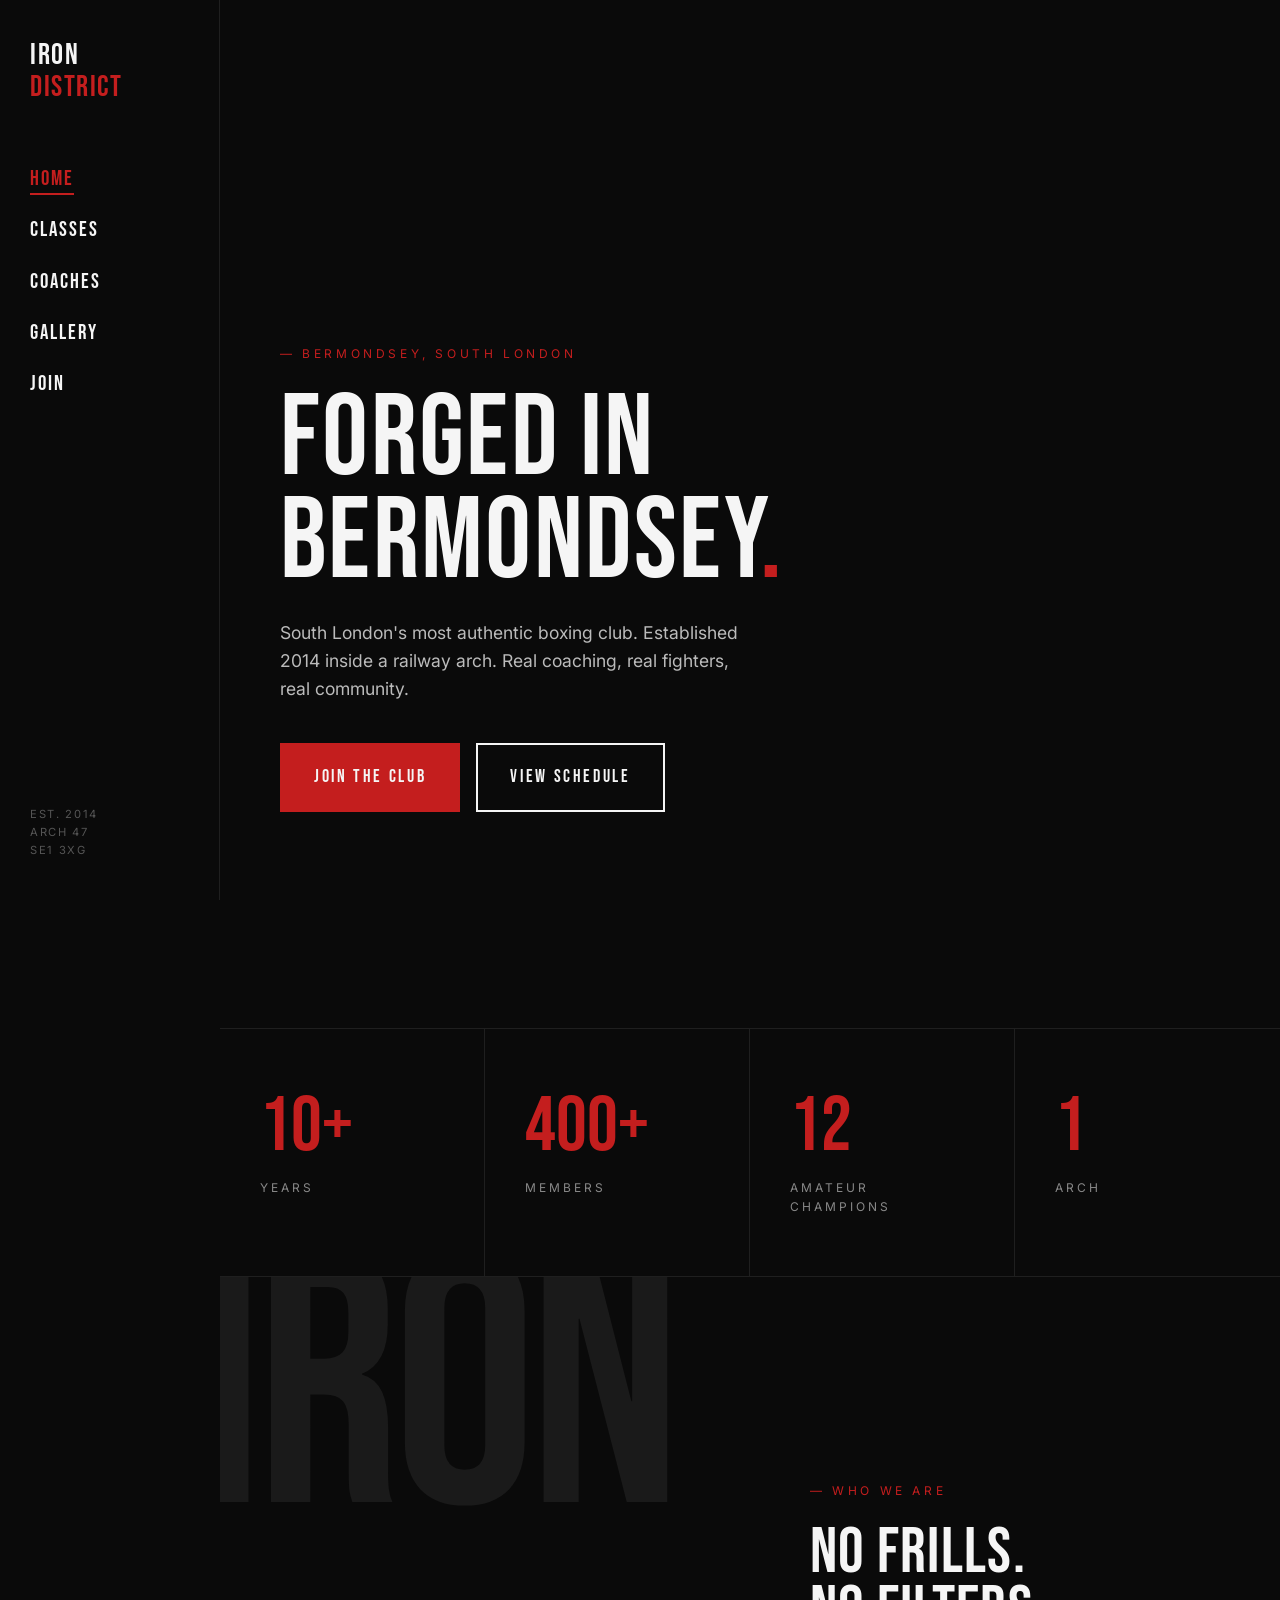
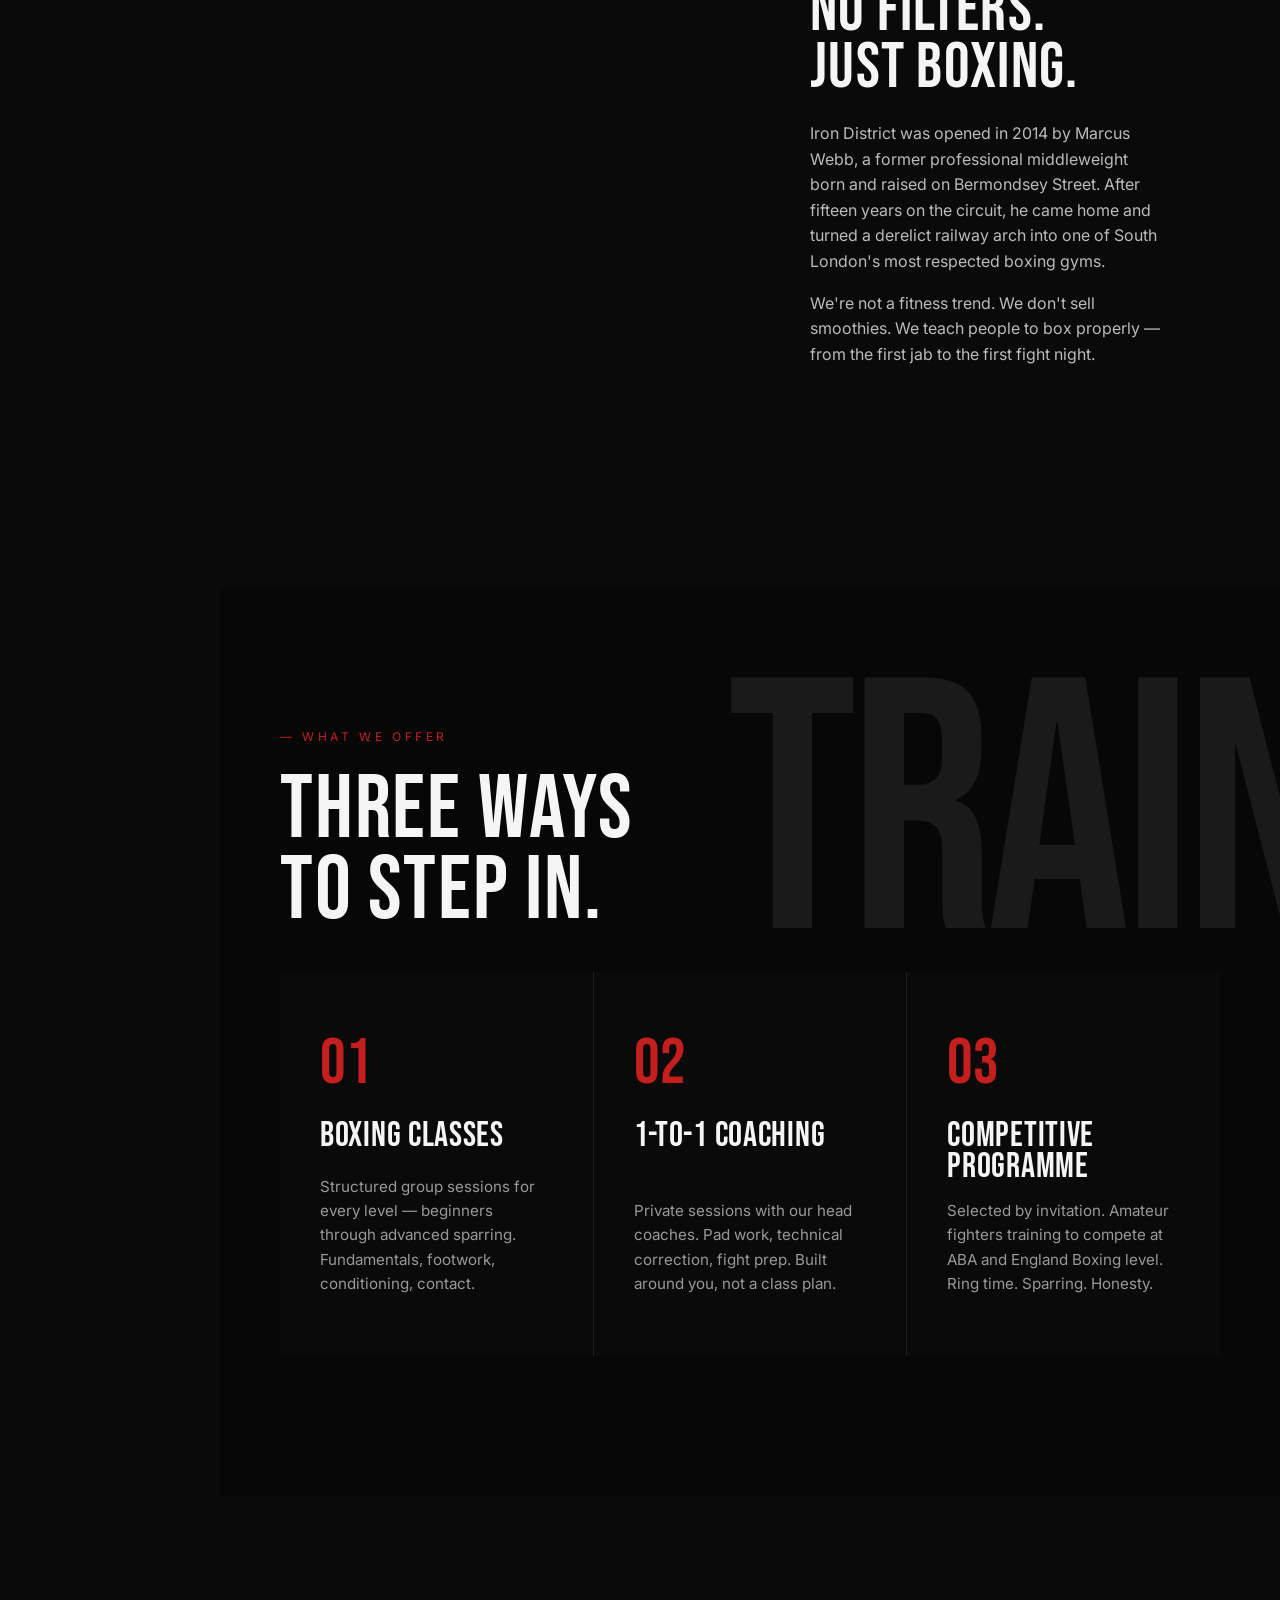
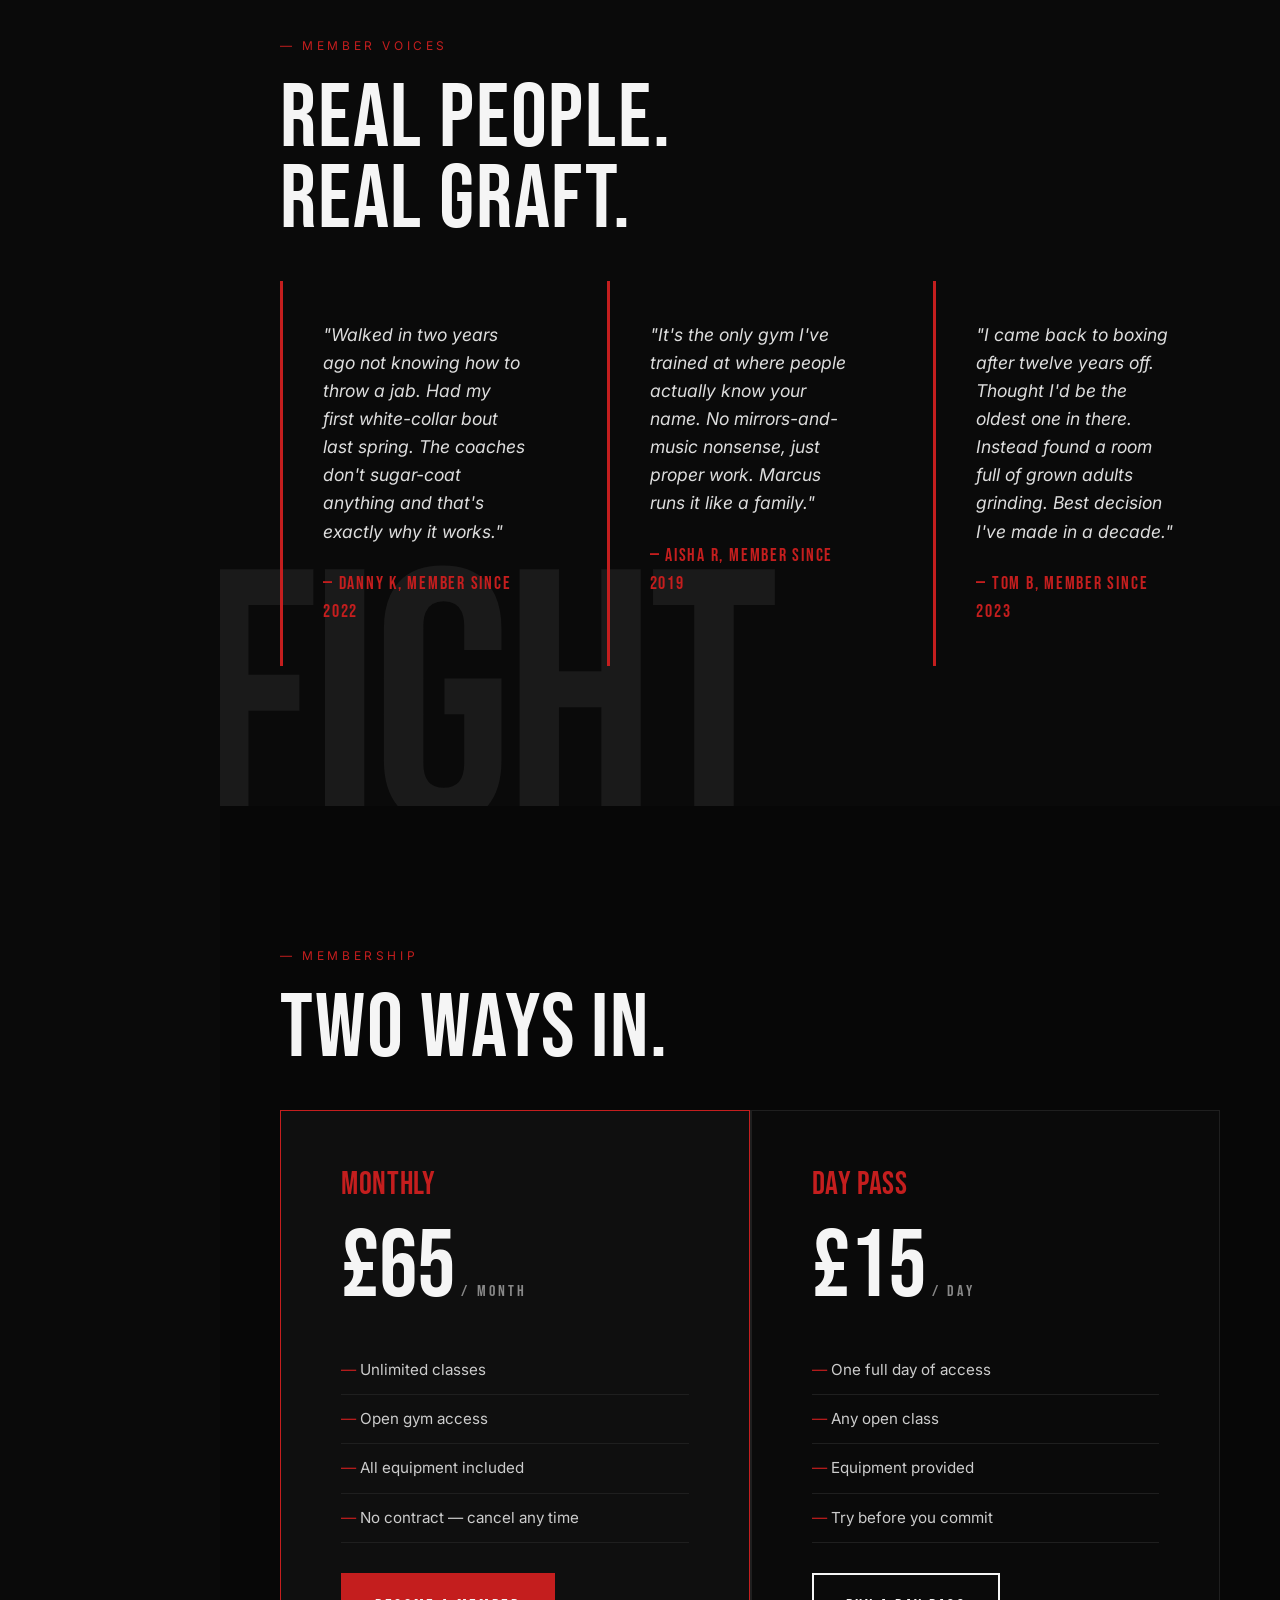
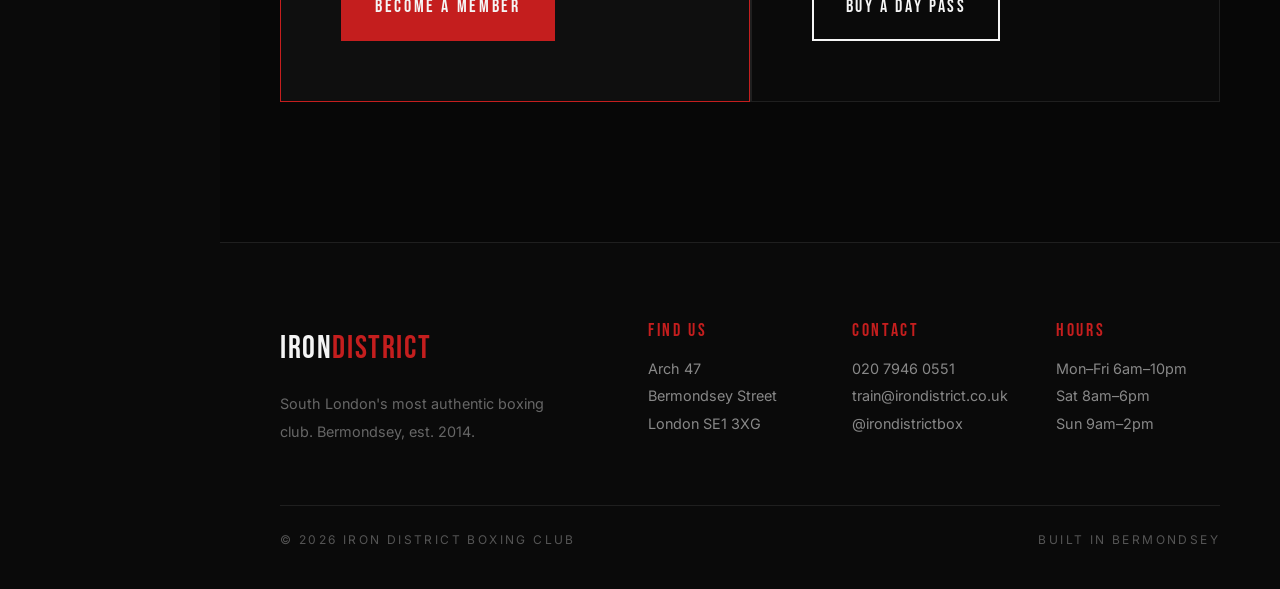
==== index.html @ f0e8b235 "Update index.html" ====
<!DOCTYPE html>
<html lang="en">
<head>
<meta charset="UTF-8" />
<meta name="viewport" content="width=device-width, initial-scale=1" />
<title>Iron District Boxing Club — Forged in Bermondsey</title>
<meta name="description" content="South London's most authentic boxing club. Real coaching, real community. Bermondsey, est. 2014." />
<link rel="stylesheet" href="styles.css" />
</head>
<body>

<aside class="sidebar">
  <div>
    <a href="index.html" class="logo">IRON<span>DISTRICT</span></a>
    <nav style="margin-top:60px;">
      <ul>
        <li><a href="index.html" data-page="index.html">Home</a></li>
        <li><a href="classes.html" data-page="classes.html">Classes</a></li>
        <li><a href="coaches.html" data-page="coaches.html">Coaches</a></li>
        <li><a href="gallery.html" data-page="gallery.html">Gallery</a></li>
        <li><a href="join.html" data-page="join.html">Join</a></li>
      </ul>
    </nav>
  </div>
  <div class="meta">
    EST. 2014<br/>
    Arch 47<br/>
    SE1 3XG
  </div>
</aside>

<header class="mobile-nav">
  <a href="index.html" class="logo">IRON<span>DISTRICT</span></a>
  <button class="hamburger" aria-label="Menu"><span></span><span></span><span></span></button>
</header>
<nav class="mobile-menu">
  <ul>
    <li><a href="index.html">Home</a></li>
    <li><a href="classes.html">Classes</a></li>
    <li><a href="coaches.html">Coaches</a></li>
    <li><a href="gallery.html">Gallery</a></li>
    <li><a href="join.html">Join</a></li>
  </ul>
</nav>

<main>

  <section class="hero-split">
    <div class="hero-left">
      <span class="eyebrow">— Bermondsey, South London</span>
      <h1>Forged in<br/>Bermondsey<span class="red">.</span></h1>
      <p class="sub">South London's most authentic boxing club. Established 2014 inside a railway arch. Real coaching, real fighters, real community.</p>
      <div class="btn-row">
        <a href="join.html" class="btn">Join the Club</a>
        <a href="classes.html" class="btn btn-ghost">View Schedule</a>
      </div>
    </div>
    <div class="hero-right" style="background-image:url('https://images.unsplash.com/photo-1526792903869-f3035bfc7f29?w=1600&h=900&fit=crop&crop=center&q=80');background-position: 10% center;"> </div>
  </section>

  <section class="stats reveal">
    <div class="stat"><div class="num">10+</div><div class="label">Years</div></div>
    <div class="stat"><div class="num">400+</div><div class="label">Members</div></div>
    <div class="stat"><div class="num">12</div><div class="label">Amateur Champions</div></div>
    <div class="stat"><div class="num">1</div><div class="label">Arch</div></div>
  </section>

  <section class="section">
    <div class="watermark" style="top:-2vw; left:-2vw;">IRON</div>
    <div class="split reveal">
      <div class="split-image" style="background-image:url('https://images.unsplash.com/photo-1517438476312-10d79c077509?w=1400&q=80');"></div>
      <div class="split-text">
        <span class="eyebrow">— Who We Are</span>
        <h2>No frills.<br/>No filters.<br/>Just boxing.</h2>
        <p>Iron District was opened in 2014 by Marcus Webb, a former professional middleweight born and raised on Bermondsey Street. After fifteen years on the circuit, he came home and turned a derelict railway arch into one of South London's most respected boxing gyms.</p>
        <p>We're not a fitness trend. We don't sell smoothies. We teach people to box properly — from the first jab to the first fight night.</p>
      </div>
    </div>
  </section>

  <section class="section" style="background:#070707;">
    <div class="watermark" style="top:10%; right:-4vw;">TRAIN</div>
    <span class="eyebrow">— What We Offer</span>
    <h2 class="section-title">Three ways<br/>to step in.</h2>
    <div class="offers reveal">
      <div class="offer">
        <div><div class="num">01</div><h3>Boxing Classes</h3></div>
        <p>Structured group sessions for every level — beginners through advanced sparring. Fundamentals, footwork, conditioning, contact.</p>
      </div>
      <div class="offer">
        <div><div class="num">02</div><h3>1-to-1 Coaching</h3></div>
        <p>Private sessions with our head coaches. Pad work, technical correction, fight prep. Built around you, not a class plan.</p>
      </div>
      <div class="offer">
        <div><div class="num">03</div><h3>Competitive Programme</h3></div>
        <p>Selected by invitation. Amateur fighters training to compete at ABA and England Boxing level. Ring time. Sparring. Honesty.</p>
      </div>
    </div>
  </section>

  <section class="section">
    <div class="watermark" style="bottom:-4vw; left:-2vw;">FIGHT</div>
    <span class="eyebrow">— Member Voices</span>
    <h2 class="section-title">Real people.<br/>Real graft.</h2>
    <div class="testimonials reveal">
      <div class="testimonial">
        <p>"Walked in two years ago not knowing how to throw a jab. Had my first white-collar bout last spring. The coaches don't sugar-coat anything and that's exactly why it works."</p>
        <div class="who">— Danny K, member since 2022</div>
      </div>
      <div class="testimonial">
        <p>"It's the only gym I've trained at where people actually know your name. No mirrors-and-music nonsense, just proper work. Marcus runs it like a family."</p>
        <div class="who">— Aisha R, member since 2019</div>
      </div>
      <div class="testimonial">
        <p>"I came back to boxing after twelve years off. Thought I'd be the oldest one in there. Instead found a room full of grown adults grinding. Best decision I've made in a decade."</p>
        <div class="who">— Tom B, member since 2023</div>
      </div>
    </div>
  </section>

  <section class="section" style="background:#070707;">
    <span class="eyebrow">— Membership</span>
    <h2 class="section-title">Two ways in.</h2>
    <div class="membership reveal">
      <div class="plan featured">
        <h3>Monthly</h3>
        <div class="price">£65<span class="small"> / MONTH</span></div>
        <ul>
          <li>Unlimited classes</li>
          <li>Open gym access</li>
          <li>All equipment included</li>
          <li>No contract — cancel any time</li>
        </ul>
        <a href="join.html" class="btn">Become a Member</a>
      </div>
      <div class="plan">
        <h3>Day Pass</h3>
        <div class="price">£15<span class="small"> / DAY</span></div>
        <ul>
          <li>One full day of access</li>
          <li>Any open class</li>
          <li>Equipment provided</li>
          <li>Try before you commit</li>
        </ul>
        <a href="join.html" class="btn btn-ghost">Buy a Day Pass</a>
      </div>
    </div>
  </section>

</main>

<footer>
  <div class="footer-grid">
    <div>
      <div class="logo" style="font-family:'Bebas Neue',sans-serif;font-size:2rem;letter-spacing:0.05em;">IRON<span style="color:var(--red);">DISTRICT</span></div>
      <p style="margin-top:16px;color:#666;max-width:300px;">South London's most authentic boxing club. Bermondsey, est. 2014.</p>
    </div>
    <div>
      <h4>Find Us</h4>
      <p>Arch 47<br/>Bermondsey Street<br/>London SE1 3XG</p>
    </div>
    <div>
      <h4>Contact</h4>
      <p>020 7946 0551<br/>train@irondistrict.co.uk<br/>@irondistrictbox</p>
    </div>
    <div>
      <h4>Hours</h4>
      <p>Mon–Fri 6am–10pm<br/>Sat 8am–6pm<br/>Sun 9am–2pm</p>
    </div>
  </div>
  <div class="footer-bottom">
    <span>© 2026 Iron District Boxing Club</span>
    <span>Built in Bermondsey</span>
  </div>
</footer>

<script src="main.js"></script>
</body>
</html>
---- styles.css ----
/* Iron District Boxing Club — raw editorial styles */
@import url('https://fonts.googleapis.com/css2?family=Bebas+Neue&family=Inter:wght@300;400;500;600;700&display=swap');

* { margin: 0; padding: 0; box-sizing: border-box; }

:root {
  --black: #0A0A0A;
  --white: #F5F5F5;
  --red: #C41E1E;
  --watermark: #1A1A1A;
  --grey: #4a4a4a;
}

html, body {
  background: var(--black);
  color: var(--white);
  font-family: 'Inter', sans-serif;
  font-weight: 400;
  line-height: 1.6;
  overflow-x: hidden;
  -webkit-font-smoothing: antialiased;
}

a { color: inherit; text-decoration: none; }
img { display: block; max-width: 100%; }

h1, h2, h3, h4, .display {
  font-family: 'Bebas Neue', sans-serif;
  font-weight: 400;
  letter-spacing: 0.02em;
  line-height: 0.9;
  text-transform: uppercase;
}

/* ---------- SIDEBAR NAV ---------- */
.sidebar {
  position: fixed;
  top: 0; left: 0;
  width: 220px;
  height: 100vh;
  background: var(--black);
  border-right: 1px solid #1f1f1f;
  padding: 40px 30px;
  display: flex;
  flex-direction: column;
  justify-content: space-between;
  z-index: 100;
}
.sidebar .logo {
  font-family: 'Bebas Neue', sans-serif;
  font-size: 1.9rem;
  line-height: 1;
  letter-spacing: 0.05em;
}
.sidebar .logo span { color: var(--red); display: block; }
.sidebar nav ul { list-style: none; display: flex; flex-direction: column; gap: 18px; }
.sidebar nav a {
  font-family: 'Bebas Neue', sans-serif;
  font-size: 1.3rem;
  letter-spacing: 0.1em;
  position: relative;
  padding-bottom: 4px;
  transition: color 0s;
}
.sidebar nav a::after {
  content: '';
  position: absolute;
  left: 0; bottom: 0;
  width: 0; height: 2px;
  background: var(--red);
  transition: width 0.05s linear;
}
.sidebar nav a:hover, .sidebar nav a.active { color: var(--red); }
.sidebar nav a:hover::after, .sidebar nav a.active::after { width: 100%; }
.sidebar .meta {
  font-size: 0.7rem;
  letter-spacing: 0.15em;
  text-transform: uppercase;
  color: #555;
  line-height: 1.6;
}

.mobile-nav { display: none; }

/* ---------- LAYOUT ---------- */
main { margin-left: 220px; }
section { position: relative; }

/* ---------- WATERMARK ---------- */
.watermark {
  position: absolute;
  font-family: 'Bebas Neue', sans-serif;
  color: var(--watermark);
  font-size: clamp(10rem, 28vw, 26rem);
  line-height: 0.8;
  letter-spacing: -0.02em;
  pointer-events: none;
  user-select: none;
  white-space: nowrap;
  z-index: 0;
}

/* ---------- HERO ---------- */
.hero-split {
  display: grid;
  grid-template-columns: 1fr 1fr;
  min-height: 100vh;
}
.hero-left {
  padding: 80px 60px;
  display: flex;
  flex-direction: column;
  justify-content: center;
  position: relative;
  z-index: 1;
}
.hero-left .eyebrow {
  font-size: 0.75rem;
  letter-spacing: 0.3em;
  text-transform: uppercase;
  color: var(--red);
  margin-bottom: 24px;
}
.hero-left h1 {
  font-size: clamp(4rem, 9vw, 9rem);
  margin-bottom: 24px;
}
.hero-left h1 .red { color: var(--red); }
.hero-left p.sub {
  font-size: 1.1rem;
  max-width: 460px;
  color: #bbb;
  margin-bottom: 40px;
}
.hero-right {
  background-size: cover;
  background-position: center;
  position: relative;
  clip-path: polygon(8% 0, 100% 0, 100% 100%, 0 100%);
}
.hero-right::after {
  content: '';
  position: absolute; inset: 0;
  background: linear-gradient(90deg, rgba(10,10,10,0.5) 0%, transparent 40%);
}

/* ---------- BUTTONS ---------- */
.btn-row { display: flex; gap: 16px; flex-wrap: wrap; }
.btn {
  display: inline-block;
  padding: 18px 32px;
  font-family: 'Bebas Neue', sans-serif;
  font-size: 1.1rem;
  letter-spacing: 0.15em;
  border: 2px solid var(--red);
  background: var(--red);
  color: var(--white);
  cursor: pointer;
  transition: background 0s, color 0s;
}
.btn:hover { background: var(--black); color: var(--red); }
.btn-ghost {
  background: transparent;
  border: 2px solid var(--white);
  color: var(--white);
}
.btn-ghost:hover { background: var(--white); color: var(--black); border-color: var(--white); }

/* ---------- STATS BAR ---------- */
.stats {
  display: grid;
  grid-template-columns: repeat(4, 1fr);
  border-top: 1px solid #1f1f1f;
  border-bottom: 1px solid #1f1f1f;
}
.stat {
  padding: 60px 40px;
  border-right: 1px solid #1f1f1f;
  text-align: left;
}
.stat:last-child { border-right: none; }
.stat .num {
  font-family: 'Bebas Neue', sans-serif;
  font-size: clamp(3rem, 6vw, 5rem);
  color: var(--red);
  line-height: 1;
}
.stat .label {
  font-size: 0.75rem;
  letter-spacing: 0.25em;
  text-transform: uppercase;
  color: #888;
  margin-top: 12px;
}

/* ---------- SECTIONS ---------- */
.section {
  padding: 140px 60px;
  position: relative;
  overflow: hidden;
}
.section.diag-top { clip-path: polygon(0 4vw, 100% 0, 100% 100%, 0 100%); margin-top: -4vw; }
.section.diag-bot { clip-path: polygon(0 0, 100% 0, 100% calc(100% - 4vw), 0 100%); }

.eyebrow {
  font-size: 0.75rem;
  letter-spacing: 0.3em;
  text-transform: uppercase;
  color: var(--red);
  margin-bottom: 24px;
  display: block;
}

.section-title {
  font-size: clamp(3rem, 7vw, 7rem);
  margin-bottom: 40px;
  position: relative;
  z-index: 1;
}

/* Split layout */
.split {
  display: grid;
  grid-template-columns: 1fr 1fr;
  gap: 0;
  min-height: 70vh;
  position: relative;
  z-index: 1;
}
.split.text-right .split-text { order: 2; }
.split-image {
  background-size: cover;
  background-position: center;
  min-height: 500px;
}
.split-text {
  padding: 60px;
  display: flex;
  flex-direction: column;
  justify-content: center;
}
.split-text h2 {
  font-size: clamp(2.5rem, 5vw, 5rem);
  margin-bottom: 24px;
}
.split-text p { color: #bbb; margin-bottom: 16px; max-width: 520px; }

/* What we offer grid */
.offers {
  display: grid;
  grid-template-columns: repeat(3, 1fr);
  gap: 1px;
  background: #1f1f1f;
  position: relative;
  z-index: 1;
}
.offer {
  background: var(--black);
  padding: 60px 40px;
  min-height: 360px;
  display: flex;
  flex-direction: column;
  justify-content: space-between;
  transition: background 0s;
}
.offer:hover { background: #111; }
.offer .num {
  font-family: 'Bebas Neue', sans-serif;
  font-size: 4rem;
  color: var(--red);
  line-height: 1;
}
.offer h3 {
  font-size: 2.2rem;
  margin-top: 24px;
  margin-bottom: 16px;
}
.offer p { color: #999; font-size: 0.95rem; }

/* Testimonials */
.testimonials {
  display: grid;
  grid-template-columns: repeat(3, 1fr);
  gap: 40px;
  position: relative;
  z-index: 1;
}
.testimonial {
  padding: 40px;
  border-left: 3px solid var(--red);
}
.testimonial p {
  font-size: 1.1rem;
  font-style: italic;
  margin-bottom: 24px;
  color: #ddd;
}
.testimonial .who {
  font-family: 'Bebas Neue', sans-serif;
  font-size: 1.1rem;
  letter-spacing: 0.1em;
  color: var(--red);
}

/* Membership */
.membership {
  display: grid;
  grid-template-columns: 1fr 1fr;
  gap: 1px;
  background: #1f1f1f;
  position: relative;
  z-index: 1;
}
.plan {
  background: var(--black);
  padding: 60px;
  border: 1px solid #1f1f1f;
}
.plan.featured { background: #0f0f0f; border-color: var(--red); }
.plan .price {
  font-family: 'Bebas Neue', sans-serif;
  font-size: 6rem;
  color: var(--white);
  line-height: 1;
  margin: 20px 0;
}
.plan .price .small { font-size: 1rem; color: #888; letter-spacing: 0.2em; }
.plan h3 {
  font-size: 2rem;
  color: var(--red);
}
.plan ul { list-style: none; margin: 30px 0; }
.plan ul li {
  padding: 12px 0;
  border-bottom: 1px solid #1f1f1f;
  font-size: 0.95rem;
  color: #ccc;
}
.plan ul li::before { content: '— '; color: var(--red); }

/* ---------- FOOTER ---------- */
footer {
  background: var(--black);
  border-top: 1px solid #1f1f1f;
  padding: 80px 60px 40px;
  margin-left: 220px;
}
.footer-grid {
  display: grid;
  grid-template-columns: 2fr 1fr 1fr 1fr;
  gap: 40px;
  margin-bottom: 60px;
}
.footer-grid h4 {
  font-size: 1.1rem;
  letter-spacing: 0.15em;
  color: var(--red);
  margin-bottom: 16px;
}
.footer-grid p, .footer-grid li {
  font-size: 0.9rem;
  color: #888;
  line-height: 1.9;
  list-style: none;
}
.footer-bottom {
  border-top: 1px solid #1f1f1f;
  padding-top: 24px;
  font-size: 0.75rem;
  letter-spacing: 0.2em;
  color: #555;
  text-transform: uppercase;
  display: flex;
  justify-content: space-between;
}

/* ---------- PAGE HERO ---------- */
.page-hero {
  min-height: 70vh;
  padding: 140px 60px 80px;
  display: flex;
  flex-direction: column;
  justify-content: flex-end;
  position: relative;
  overflow: hidden;
  border-bottom: 1px solid #1f1f1f;
}
.page-hero h1 {
  font-size: clamp(4rem, 12vw, 12rem);
  position: relative;
  z-index: 1;
}
.page-hero p {
  color: #bbb;
  max-width: 600px;
  margin-top: 20px;
  position: relative;
  z-index: 1;
}

/* ---------- TIMETABLE ---------- */
.timetable {
  width: 100%;
  border-collapse: collapse;
  position: relative;
  z-index: 1;
}
.timetable th, .timetable td {
  border: 1px solid #1f1f1f;
  padding: 18px 14px;
  text-align: left;
  font-size: 0.85rem;
}
.timetable th {
  background: #0f0f0f;
  font-family: 'Bebas Neue', sans-serif;
  font-size: 1rem;
  letter-spacing: 0.15em;
  color: var(--red);
}
.timetable td:first-child {
  font-family: 'Bebas Neue', sans-serif;
  letter-spacing: 0.1em;
  color: #888;
  font-size: 1rem;
  width: 110px;
}
.timetable td.cls { color: var(--white); }
.timetable td.cls.red { color: var(--red); }

/* ---------- COACHES ---------- */
.coach-grid {
  display: grid;
  grid-template-columns: repeat(3, 1fr);
  gap: 1px;
  background: #1f1f1f;
  position: relative;
  z-index: 1;
}
.coach {
  background: var(--black);
  padding: 0;
}
.coach .photo {
  height: 380px;
  background-size: cover;
  background-position: center top;
  filter: grayscale(0.7) contrast(1.1);
  transition: filter 0s;
}
.coach:hover .photo { filter: grayscale(0) contrast(1); }
.coach .info { padding: 32px; }
.coach h3 { font-size: 1.8rem; }
.coach .role {
  font-size: 0.75rem;
  letter-spacing: 0.25em;
  color: var(--red);
  text-transform: uppercase;
  margin: 8px 0 16px;
}
.coach p { color: #999; font-size: 0.9rem; }

/* ---------- JOIN FORM ---------- */
.join-grid {
  display: grid;
  grid-template-columns: 1.4fr 1fr;
  gap: 80px;
  position: relative;
  z-index: 1;
}
form.join-form { display: flex; flex-direction: column; gap: 20px; }
.field label {
  display: block;
  font-size: 0.75rem;
  letter-spacing: 0.25em;
  color: var(--red);
  text-transform: uppercase;
  margin-bottom: 8px;
}
.field input, .field select, .field textarea {
  width: 100%;
  background: #0f0f0f;
  border: 1px solid #2a2a2a;
  color: var(--white);
  padding: 16px;
  font-family: 'Inter', sans-serif;
  font-size: 1rem;
  border-radius: 0;
  outline: none;
}
.field input:focus, .field select:focus, .field textarea:focus {
  border-color: var(--red);
}
.info-block { padding: 40px 0; }
.info-block h4 {
  font-family: 'Bebas Neue', sans-serif;
  color: var(--red);
  font-size: 1.3rem;
  letter-spacing: 0.15em;
  margin-bottom: 12px;
  margin-top: 24px;
}
.info-block p, .info-block li { color: #bbb; font-size: 0.95rem; list-style: none; }

/* ---------- GALLERY ---------- */
.gallery-grid {
  display: grid;
  grid-template-columns: repeat(3, 1fr);
  gap: 4px;
  padding: 0 4px;
}
.gallery-grid .tile {
  aspect-ratio: 1 / 1;
  background-size: cover;
  background-position: center;
  filter: grayscale(0.4) contrast(1.05);
  transition: filter 0s, transform 0s;
}
.gallery-grid .tile:hover { filter: none; }

/* ---------- REVEAL ANIMATIONS ---------- */
.reveal {
  opacity: 0;
  transform: translateY(40px);
  transition: opacity 0.7s ease, transform 0.7s ease;
}
.reveal.in {
  opacity: 1;
  transform: translateY(0);
}

/* ---------- RESPONSIVE ---------- */
@media (max-width: 900px) {
  .sidebar { display: none; }
  main, footer { margin-left: 0; }

  .mobile-nav {
    display: flex;
    position: fixed;
    top: 0; left: 0; right: 0;
    padding: 18px 24px;
    background: var(--black);
    border-bottom: 1px solid #1f1f1f;
    z-index: 100;
    justify-content: space-between;
    align-items: center;
  }
  .mobile-nav .logo {
    font-family: 'Bebas Neue', sans-serif;
    font-size: 1.4rem;
    letter-spacing: 0.05em;
  }
  .mobile-nav .logo span { color: var(--red); }
  .hamburger {
    width: 32px; height: 22px;
    display: flex; flex-direction: column; justify-content: space-between;
    background: transparent; border: none; cursor: pointer;
  }
  .hamburger span {
    height: 3px; background: var(--white); width: 100%;
    transition: transform 0s;
  }
  .mobile-menu {
    position: fixed;
    top: 60px; left: 0; right: 0; bottom: 0;
    background: var(--black);
    transform: translateX(100%);
    transition: transform 0.25s ease;
    z-index: 99;
    padding: 40px;
  }
  .mobile-menu.open { transform: translateX(0); }
  .mobile-menu ul { list-style: none; display: flex; flex-direction: column; gap: 24px; }
  .mobile-menu a {
    font-family: 'Bebas Neue', sans-serif;
    font-size: 2rem;
    letter-spacing: 0.1em;
  }
  .mobile-menu a:hover { color: var(--red); }

  main { padding-top: 60px; }

  .hero-split { grid-template-columns: 1fr; }
  .hero-right { min-height: 60vh; clip-path: none; }
  .hero-left { padding: 60px 24px; }

  .stats { grid-template-columns: repeat(2, 1fr); }
  .stat { border-right: none; border-bottom: 1px solid #1f1f1f; padding: 40px 24px; }

  .section { padding: 80px 24px; }
  .split { grid-template-columns: 1fr; }
  .split.text-right .split-text { order: 0; }
  .split-text { padding: 40px 0; }
  .split-image { min-height: 300px; }

  .offers, .testimonials, .membership, .coach-grid, .join-grid {
    grid-template-columns: 1fr;
    gap: 24px;
  }
  .testimonials { gap: 24px; }
  .plan { padding: 40px 24px; }

  .page-hero { padding: 100px 24px 60px; }

  .gallery-grid { grid-template-columns: repeat(2, 1fr); }

  footer { padding: 60px 24px 30px; }
  .footer-grid { grid-template-columns: 1fr; gap: 30px; }
  .footer-bottom { flex-direction: column; gap: 12px; }

  .timetable { display: block; overflow-x: auto; white-space: nowrap; }
}
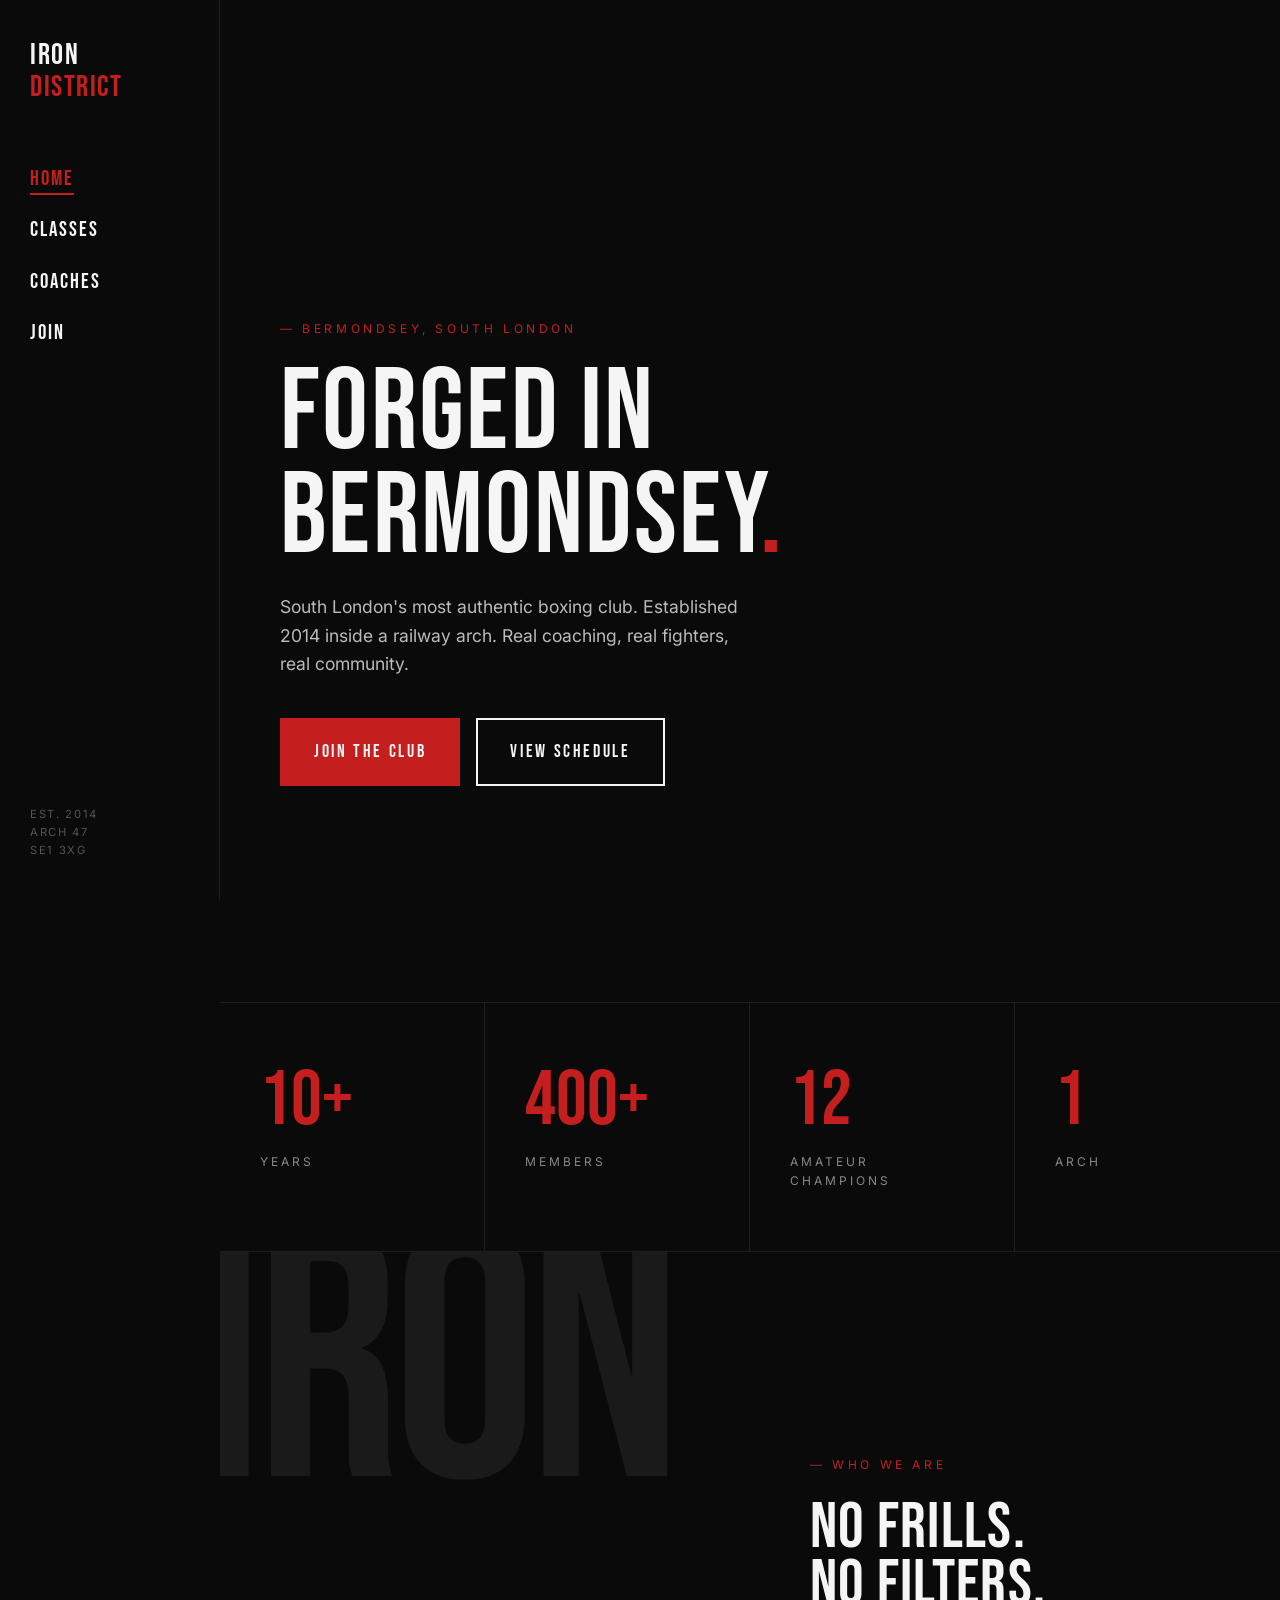
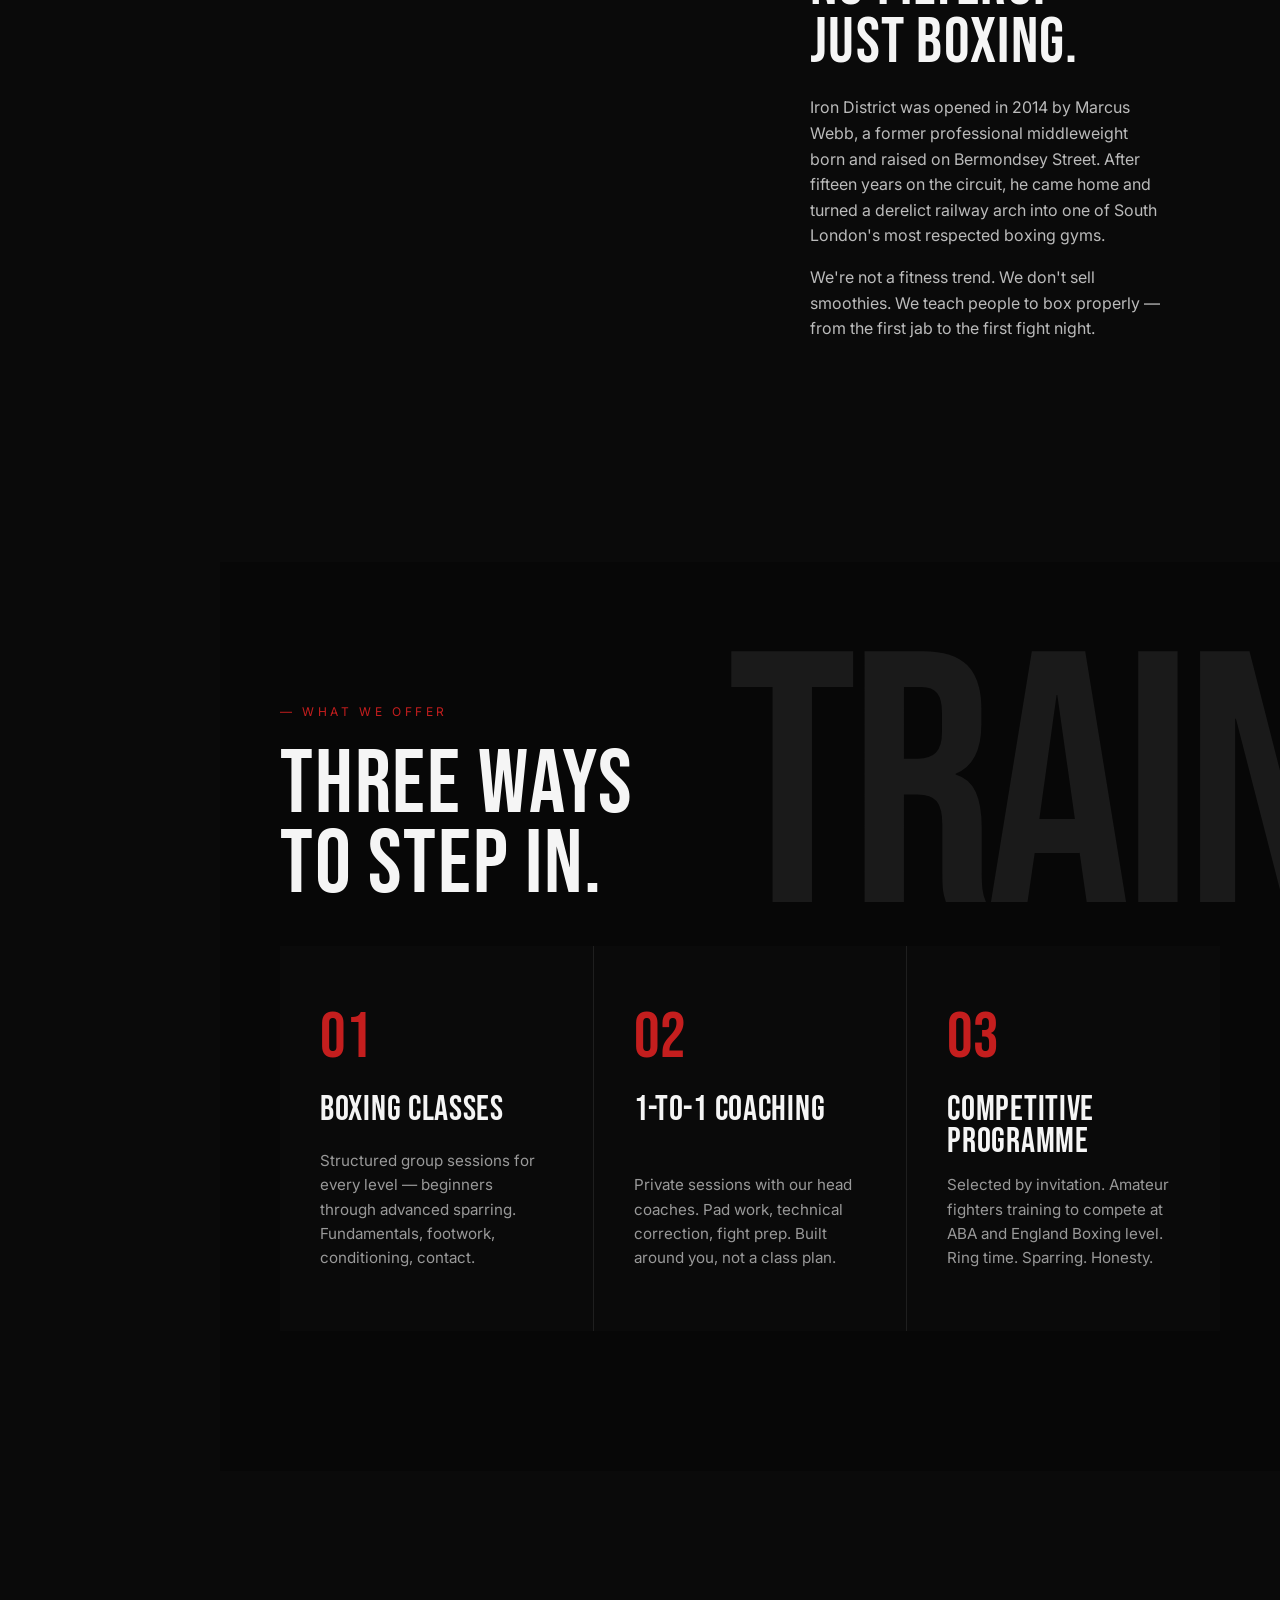
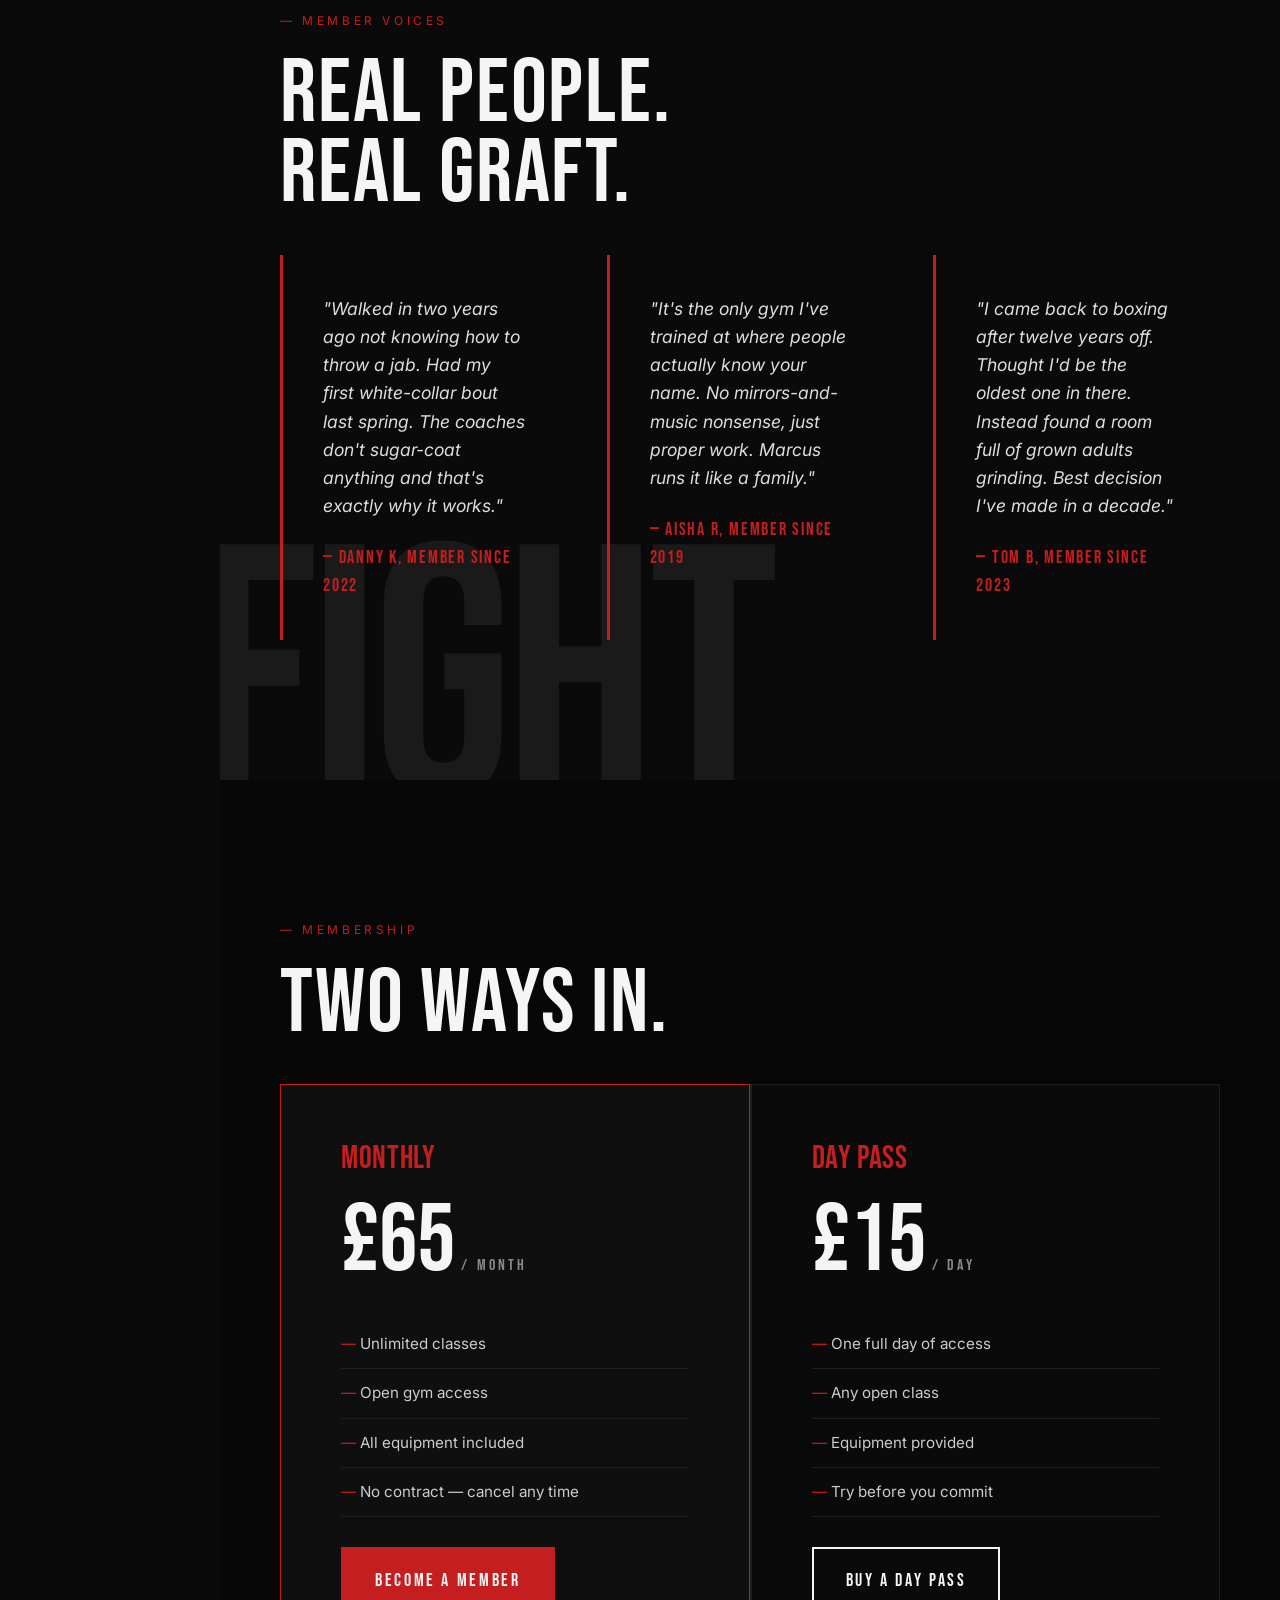
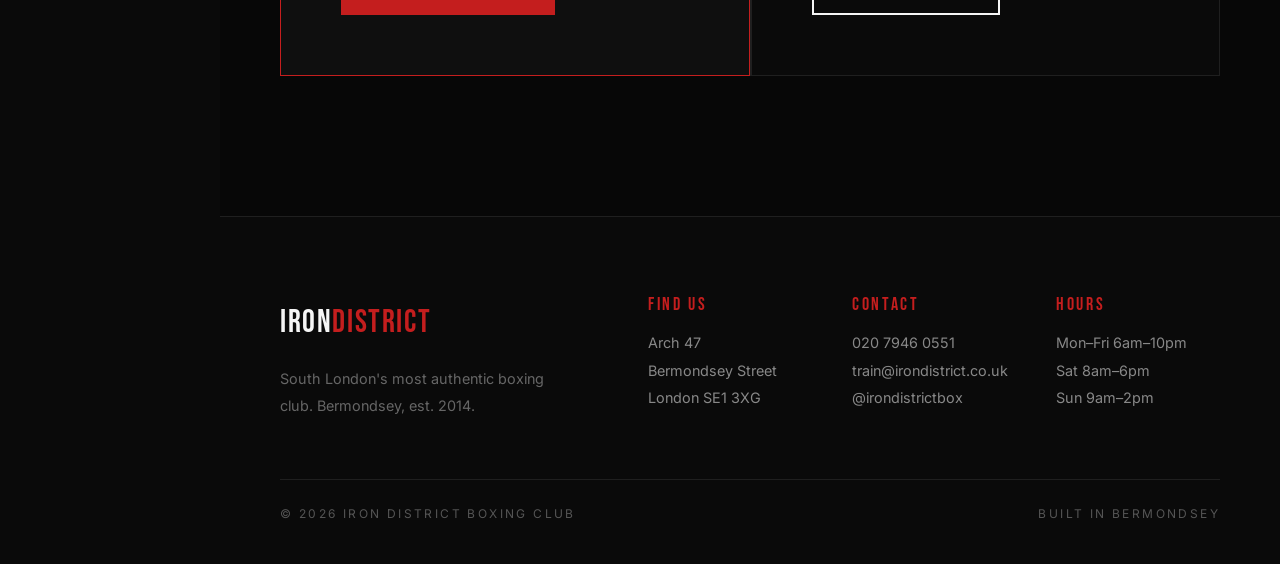
==== commit 4e902831: "Update index.html" ====
--- a/index.html
+++ b/index.html
@@ -17,7 +17,6 @@
         <li><a href="index.html" data-page="index.html">Home</a></li>
         <li><a href="classes.html" data-page="classes.html">Classes</a></li>
         <li><a href="coaches.html" data-page="coaches.html">Coaches</a></li>
-        <li><a href="gallery.html" data-page="gallery.html">Gallery</a></li>
         <li><a href="join.html" data-page="join.html">Join</a></li>
       </ul>
     </nav>
@@ -38,7 +37,6 @@
     <li><a href="index.html">Home</a></li>
     <li><a href="classes.html">Classes</a></li>
     <li><a href="coaches.html">Coaches</a></li>
-    <li><a href="gallery.html">Gallery</a></li>
     <li><a href="join.html">Join</a></li>
   </ul>
 </nav>
@@ -55,7 +53,7 @@
         <a href="classes.html" class="btn btn-ghost">View Schedule</a>
       </div>
     </div>
-    <div class="hero-right" style="background-image:url('https://images.unsplash.com/photo-1526792903869-f3035bfc7f29?w=1600&h=900&fit=crop&crop=center&q=80');background-position: 10% center;"> </div>
+    <div class="hero-right" style="background-image:url('https://images.unsplash.com/photo-1737381508529-a110d717d5a7?w=500&auto=format&fit=crop&q=60');"> </div>
   </section>
 
   <section class="stats reveal">
@@ -68,7 +66,7 @@
   <section class="section">
     <div class="watermark" style="top:-2vw; left:-2vw;">IRON</div>
     <div class="split reveal">
-      <div class="split-image" style="background-image:url('https://images.unsplash.com/photo-1517438476312-10d79c077509?w=1400&q=80');"></div>
+      <div class="split-image" style="background-image:url('https://images.unsplash.com/photo-1583473848882-f9a5bc7fd2ee?w=1400&q=80');"></div>
       <div class="split-text">
         <span class="eyebrow">— Who We Are</span>
         <h2>No frills.<br/>No filters.<br/>Just boxing.</h2>
